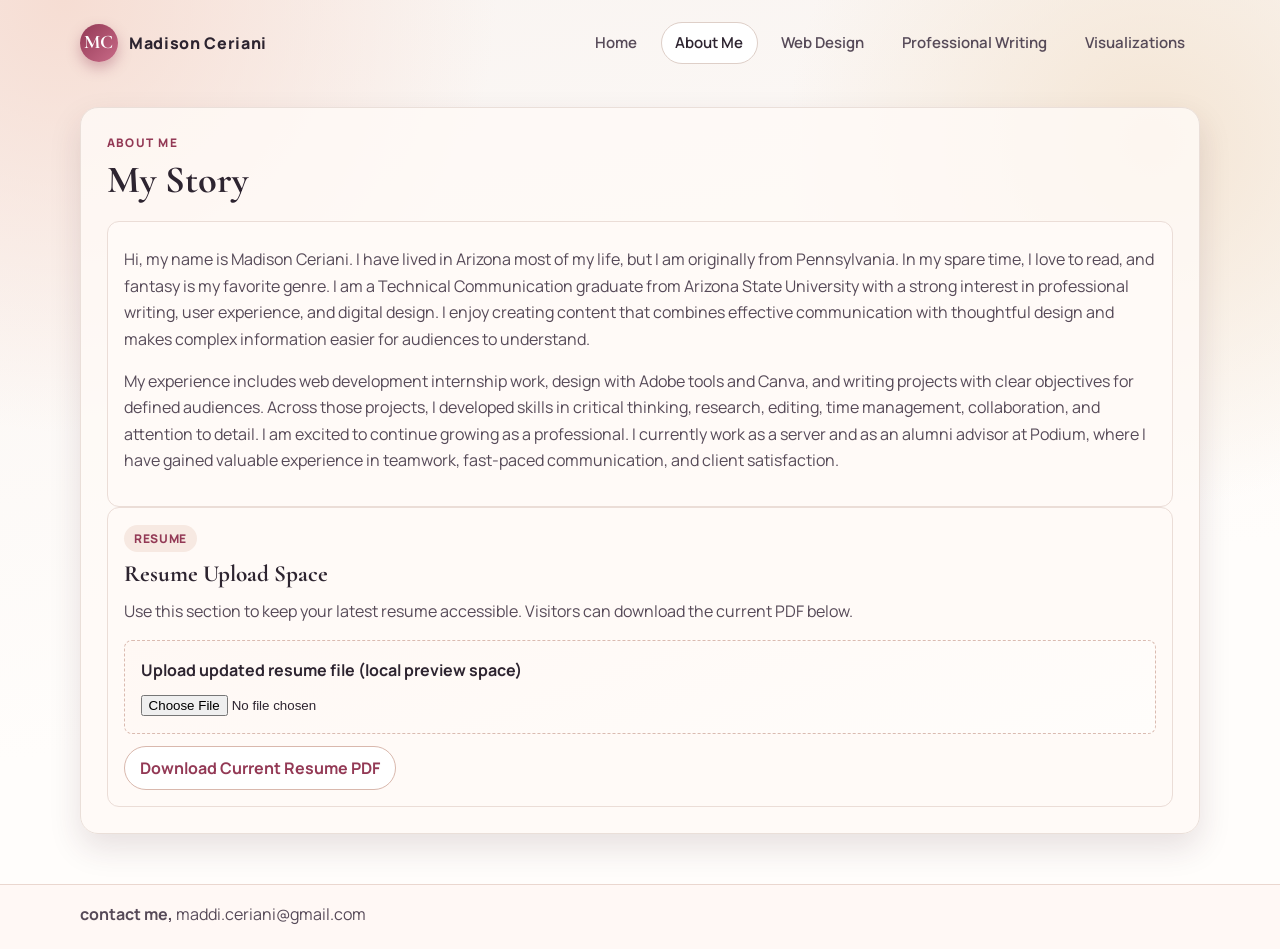
==== about.html @ b0f2a36a "done" ====
<!DOCTYPE html>
<html lang="en">
<head>
  <meta charset="UTF-8">
  <meta name="viewport" content="width=device-width, initial-scale=1.0">
  <title>Madison Ceriani Portfolio | About Me</title>
  <link rel="preconnect" href="https://fonts.googleapis.com">
  <link rel="preconnect" href="https://fonts.gstatic.com" crossorigin>
  <link href="https://fonts.googleapis.com/css2?family=Cormorant+Garamond:wght@500;600;700&family=Manrope:wght@400;500;600;700;800&display=swap" rel="stylesheet">
  <link rel="stylesheet" href="assets/css/styles.css">
</head>
<body>
  <div class="page-shell">
    <header class="site-header content-wrap">
      <a class="brand" href="index.html" aria-label="Madison Ceriani portfolio home">
        <span class="brand-mark">MC</span>
        Madison Ceriani
      </a>
      <nav class="nav-links" aria-label="Primary navigation">
        <a href="index.html">Home</a>
        <a class="active" href="about.html">About Me</a>
        <a href="web-design.html">Web Design</a>
        <a href="writing.html">Professional Writing</a>
        <a href="visualizations.html">Visualizations</a>
      </nav>
    </header>

    <main class="content-wrap">
      <section class="section-panel">
        <div class="section-head">
          <div>
            <div class="eyebrow">About Me</div>
            <h2>My Story</h2>
          </div>
        </div>

        <article class="artifact-card wide">
          <p class="artifact-meta">Hi, my name is Madison Ceriani. I have lived in Arizona most of my life, but I am originally from Pennsylvania. In my spare time, I love to read, and fantasy is my favorite genre. I am a Technical Communication graduate from Arizona State University with a strong interest in professional writing, user experience, and digital design. I enjoy creating content that combines effective communication with thoughtful design and makes complex information easier for audiences to understand.</p>
          <p class="artifact-meta">My experience includes web development internship work, design with Adobe tools and Canva, and writing projects with clear objectives for defined audiences. Across those projects, I developed skills in critical thinking, research, editing, time management, collaboration, and attention to detail. I am excited to continue growing as a professional. I currently work as a server and as an alumni advisor at Podium, where I have gained valuable experience in teamwork, fast-paced communication, and client satisfaction.</p>
        </article>

        <section class="resume-slot artifact-card wide">
          <div class="tag">Resume</div>
          <h3>Resume Upload Space</h3>
          <p class="artifact-meta">Use this section to keep your latest resume accessible. Visitors can download the current PDF below.</p>
          <div class="resume-drop">
            <label for="resume-upload">Upload updated resume file (local preview space)</label>
            <input id="resume-upload" type="file" accept="application/pdf">
          </div>
          <div class="resume-actions">
            <a class="button-secondary" href="My%20new%20resume.pdf" download>Download Current Resume PDF</a>
          </div>
        </section>
      </section>
    </main>

    <footer class="site-footer">
      <div class="footer-panel content-wrap">
        <p><strong>contact me,</strong> maddi.ceriani@gmail.com</p>
      </div>
    </footer>
  </div>
</body>
</html>
---- assets/css/styles.css ----
:root {
	--bg: #f9f4f1;
	--bg-alt: #f2e5df;
	--panel: #fffaf7;
	--ink: #2d2430;
	--ink-soft: #564a58;
	--line: #decfc8;
	--accent: #b14d6d;
	--accent-dark: #933955;
	--highlight: #f3c6b7;
	--shadow: 0 14px 32px rgba(66, 28, 47, 0.13);
	--radius-lg: 18px;
	--radius-md: 12px;
	--radius-sm: 8px;
}

* {
	box-sizing: border-box;
}

html,
body {
	margin: 0;
	padding: 0;
}

body {
	font-family: "Manrope", sans-serif;
	color: var(--ink);
	background:
		radial-gradient(circle at 5% 0%, #f6ddd3 0%, transparent 28%),
		radial-gradient(circle at 90% 15%, #f4e5d4 0%, transparent 26%),
		linear-gradient(170deg, var(--bg) 0%, #fffdfb 65%);
	min-height: 100vh;
	line-height: 1.65;
}

a {
	color: var(--accent-dark);
}

a:hover {
	color: var(--accent);
}

.page-shell {
	min-height: 100vh;
	display: flex;
	flex-direction: column;
}

.content-wrap {
	width: min(1120px, 92%);
	margin: 0 auto;
}

.site-header {
	display: flex;
	align-items: center;
	justify-content: space-between;
	gap: 1rem;
	padding: 1.35rem 0;
}

.brand {
	display: inline-flex;
	align-items: center;
	gap: 0.7rem;
	text-decoration: none;
	color: var(--ink);
	font-weight: 800;
	letter-spacing: 0.04em;
}

.brand-mark {
	display: grid;
	place-items: center;
	width: 38px;
	height: 38px;
	border-radius: 50%;
	font-family: "Cormorant Garamond", serif;
	font-size: 1.2rem;
	font-weight: 700;
	color: #fff;
	background: linear-gradient(135deg, var(--accent-dark), #c96b88);
	box-shadow: 0 6px 14px rgba(147, 57, 85, 0.35);
}

.nav-links {
	display: flex;
	gap: 0.55rem;
	flex-wrap: wrap;
	justify-content: flex-end;
}

.nav-links a {
	text-decoration: none;
	color: var(--ink-soft);
	font-weight: 600;
	font-size: 0.94rem;
	padding: 0.5rem 0.85rem;
	border-radius: 999px;
	border: 1px solid transparent;
	transition: all 0.2s ease;
}

.nav-links a:hover,
.nav-links .active {
	color: var(--ink);
	border-color: var(--line);
	background: #fff;
}

main {
	flex: 1;
	padding-bottom: 2.1rem;
}

.hero-panel,
.section-panel {
	background: rgba(255, 250, 247, 0.82);
	border: 1px solid #eadfd9;
	border-radius: var(--radius-lg);
	box-shadow: var(--shadow);
	padding: clamp(1.2rem, 2vw, 2rem);
}

.hero {
	display: grid;
	grid-template-columns: 1.2fr 0.8fr;
	align-items: center;
	gap: 2rem;
}

.eyebrow {
	text-transform: uppercase;
	letter-spacing: 0.12em;
	font-size: 0.74rem;
	color: var(--accent-dark);
	font-weight: 800;
}

h1,
h2,
h3 {
	margin: 0;
	line-height: 1.2;
	font-family: "Cormorant Garamond", serif;
}

h1 {
	margin-top: 0.3rem;
	font-size: clamp(2rem, 4.5vw, 3.2rem);
}

h2 {
	margin-top: 0.25rem;
	font-size: clamp(1.7rem, 3.2vw, 2.4rem);
}

h3 {
	font-size: 1.45rem;
}

.lead {
	color: var(--ink-soft);
	max-width: 62ch;
}

.photo-frame {
	background: linear-gradient(145deg, #f7ddd4, #ffe9e2 58%, #f3c8be);
	border-radius: var(--radius-lg);
	overflow: hidden;
	border: 1px solid #e7cbc2;
	aspect-ratio: 3 / 4;
}

.photo-frame img {
	width: 100%;
	height: 100%;
	object-fit: cover;
	display: block;
}

.section-panel {
	margin-top: 1.3rem;
}

.section-head {
	display: flex;
	align-items: end;
	justify-content: space-between;
	gap: 1rem;
	flex-wrap: wrap;
	margin-bottom: 1.1rem;
}

.section-copy {
	max-width: 65ch;
	color: var(--ink-soft);
	margin: 0;
}

.artifact-grid {
	display: grid;
	grid-template-columns: repeat(12, minmax(0, 1fr));
	gap: 1rem;
}

.artifact-card {
	grid-column: span 6;
	background: var(--panel);
	border: 1px solid #ebddd7;
	border-radius: var(--radius-md);
	padding: 1rem;
}

.artifact-card.wide {
	grid-column: span 12;
}

.tag {
	display: inline-block;
	border-radius: 999px;
	background: #f7e9e2;
	color: var(--accent-dark);
	font-size: 0.75rem;
	font-weight: 800;
	letter-spacing: 0.06em;
	padding: 0.24rem 0.64rem;
	margin-bottom: 0.55rem;
	text-transform: uppercase;
}

.artifact-meta {
	margin-top: 0.55rem;
	color: var(--ink-soft);
}

.media-slot,
.pdf-view,
.resume-drop {
	margin-top: 0.9rem;
	border: 1px dashed #dabbb1;
	border-radius: var(--radius-sm);
	background: linear-gradient(160deg, #fff8f4, #fffdfb);
}

.media-slot {
	min-height: 190px;
	overflow: hidden;
}

.artifact-image {
	width: 100%;
	height: 100%;
	min-height: 190px;
	object-fit: cover;
	display: block;
}

.artifact-links,
.resume-actions {
	margin-top: 0.75rem;
	display: flex;
	flex-wrap: wrap;
	gap: 0.65rem;
}

.button-secondary,
.artifact-links a,
.hero-cta {
	display: inline-flex;
	align-items: center;
	justify-content: center;
	text-decoration: none;
	border-radius: 999px;
	border: 1px solid #d9b8ad;
	padding: 0.5rem 0.95rem;
	font-weight: 700;
	color: var(--accent-dark);
	background: #fff;
}

.hero-cta {
	background: linear-gradient(135deg, #b14d6d, #cf6e8d);
	color: #fff;
	border-color: transparent;
}

.button-secondary:hover,
.artifact-links a:hover {
	background: #fff4ef;
}

.hero-cta:hover {
	filter: brightness(1.05);
	color: #fff;
}

.pdf-view {
	min-height: 340px;
	overflow: hidden;
}

.pdf-view iframe {
	width: 100%;
	min-height: 340px;
	border: 0;
	display: block;
}

.gallery-grid {
	display: grid;
	grid-template-columns: repeat(auto-fit, minmax(220px, 1fr));
	gap: 0.9rem;
}

.gallery-item {
	background: var(--panel);
	border: 1px solid #ebddd7;
	border-radius: var(--radius-md);
	padding: 0.9rem;
}

.gallery-item p {
	margin: 0.3rem 0 0;
	color: var(--ink-soft);
	font-size: 0.95rem;
}

.resume-drop {
	padding: 1rem;
}

.resume-drop label {
	display: block;
	font-weight: 700;
	margin-bottom: 0.45rem;
}

.resume-drop input {
	width: 100%;
	max-width: 360px;
}

.site-footer {
	margin-top: 1rem;
	border-top: 1px solid #ead7cf;
	background: rgba(255, 247, 243, 0.72);
}

.footer-panel {
	padding: 1rem 0 1.4rem;
}

.footer-panel p {
	margin: 0;
	color: var(--ink-soft);
}

@media (max-width: 900px) {
	.hero {
		grid-template-columns: 1fr;
	}

	.photo-frame {
		max-width: 340px;
	}

	.artifact-card {
		grid-column: span 12;
	}
}

@media (max-width: 640px) {
	.site-header {
		flex-direction: column;
		align-items: flex-start;
	}

	.nav-links {
		justify-content: flex-start;
	}

	.pdf-view,
	.pdf-view iframe {
		min-height: 280px;
	}
}
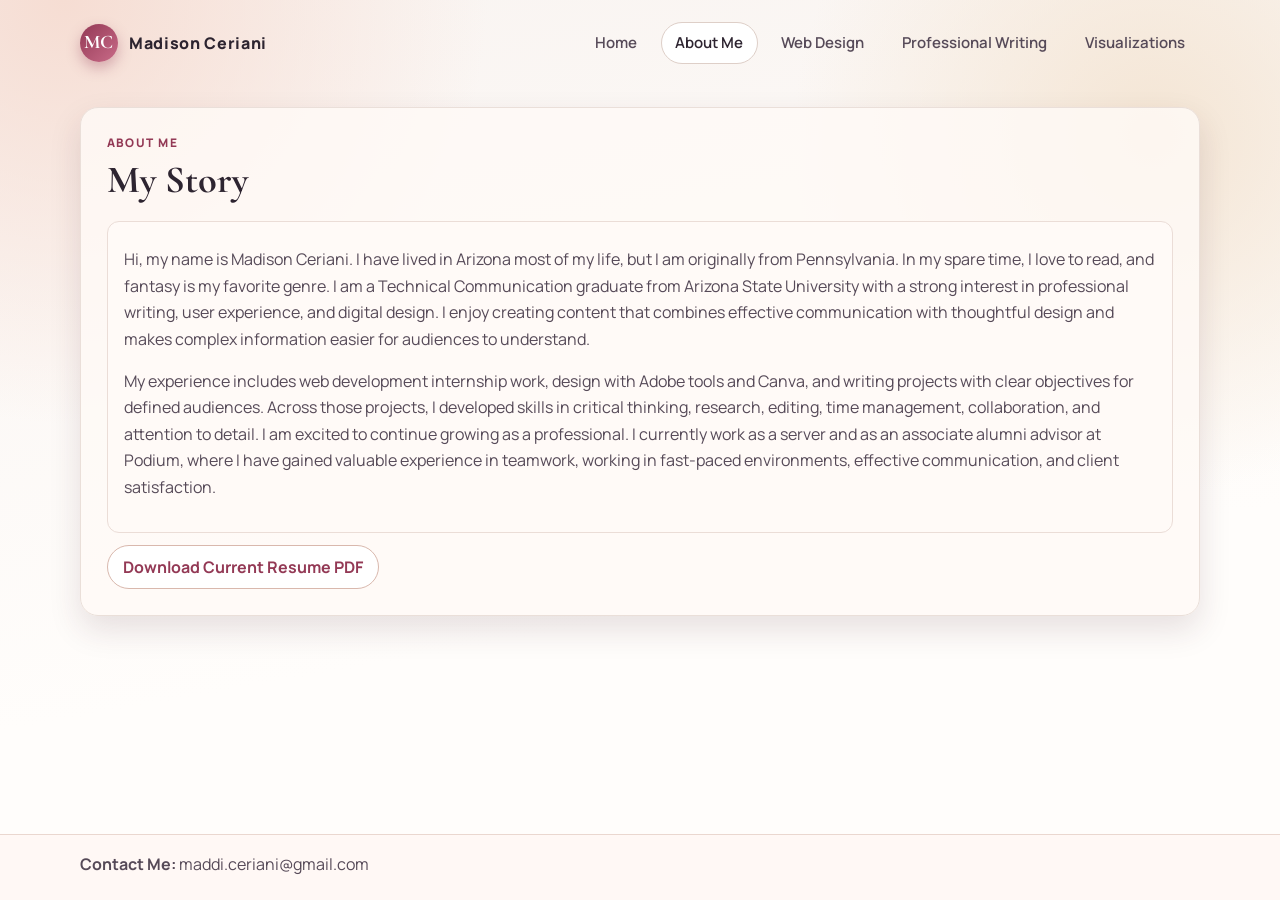
==== commit 62a8d779: "Refactor code structure for improved readability and maintainability" ====
--- a/about.html
+++ b/about.html
@@ -36,27 +36,18 @@
 
         <article class="artifact-card wide">
           <p class="artifact-meta">Hi, my name is Madison Ceriani. I have lived in Arizona most of my life, but I am originally from Pennsylvania. In my spare time, I love to read, and fantasy is my favorite genre. I am a Technical Communication graduate from Arizona State University with a strong interest in professional writing, user experience, and digital design. I enjoy creating content that combines effective communication with thoughtful design and makes complex information easier for audiences to understand.</p>
-          <p class="artifact-meta">My experience includes web development internship work, design with Adobe tools and Canva, and writing projects with clear objectives for defined audiences. Across those projects, I developed skills in critical thinking, research, editing, time management, collaboration, and attention to detail. I am excited to continue growing as a professional. I currently work as a server and as an alumni advisor at Podium, where I have gained valuable experience in teamwork, fast-paced communication, and client satisfaction.</p>
+          <p class="artifact-meta">My experience includes web development internship work, design with Adobe tools and Canva, and writing projects with clear objectives for defined audiences. Across those projects, I developed skills in critical thinking, research, editing, time management, collaboration, and attention to detail. I am excited to continue growing as a professional. I currently work as a server and as an associate alumni advisor at Podium, where I have gained valuable experience in teamwork, working in fast-paced environments, effective communication, and client satisfaction.</p>
         </article>
 
-        <section class="resume-slot artifact-card wide">
-          <div class="tag">Resume</div>
-          <h3>Resume Upload Space</h3>
-          <p class="artifact-meta">Use this section to keep your latest resume accessible. Visitors can download the current PDF below.</p>
-          <div class="resume-drop">
-            <label for="resume-upload">Upload updated resume file (local preview space)</label>
-            <input id="resume-upload" type="file" accept="application/pdf">
-          </div>
-          <div class="resume-actions">
-            <a class="button-secondary" href="My%20new%20resume.pdf" download>Download Current Resume PDF</a>
-          </div>
-        </section>
+        <div class="resume-actions">
+          <a class="button-secondary" href="My%20new%20resume.pdf" download>Download Current Resume PDF</a>
+        </div>
       </section>
     </main>
 
     <footer class="site-footer">
       <div class="footer-panel content-wrap">
-        <p><strong>contact me,</strong> maddi.ceriani@gmail.com</p>
+        <p><strong>Contact Me:</strong> maddi.ceriani@gmail.com</p>
       </div>
     </footer>
   </div>
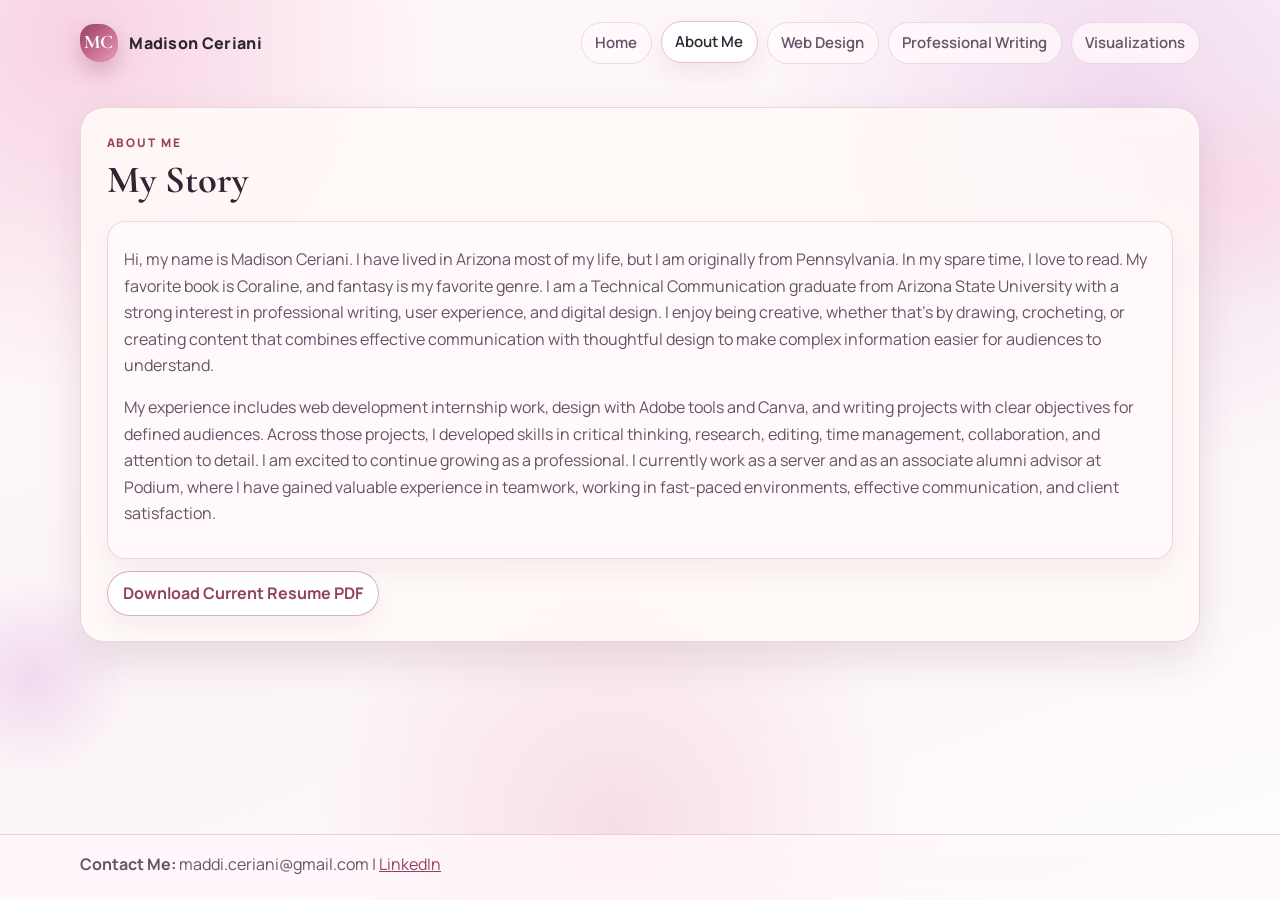
==== commit 0aac2d50: "Update contact information across multiple pages to include LinkedIn link for enhanced connectivity" ====
--- a/about.html
+++ b/about.html
@@ -35,7 +35,7 @@
         </div>
 
         <article class="artifact-card wide">
-          <p class="artifact-meta">Hi, my name is Madison Ceriani. I have lived in Arizona most of my life, but I am originally from Pennsylvania. In my spare time, I love to read, and fantasy is my favorite genre. I am a Technical Communication graduate from Arizona State University with a strong interest in professional writing, user experience, and digital design. I enjoy creating content that combines effective communication with thoughtful design and makes complex information easier for audiences to understand.</p>
+          <p class="artifact-meta">Hi, my name is Madison Ceriani. I have lived in Arizona most of my life, but I am originally from Pennsylvania. In my spare time, I love to read. My favorite book is Coraline, and fantasy is my favorite genre. I am a Technical Communication graduate from Arizona State University with a strong interest in professional writing, user experience, and digital design. I enjoy being creative, whether that's by drawing, crocheting, or creating content that combines effective communication with thoughtful design to make complex information easier for audiences to understand.</p>
           <p class="artifact-meta">My experience includes web development internship work, design with Adobe tools and Canva, and writing projects with clear objectives for defined audiences. Across those projects, I developed skills in critical thinking, research, editing, time management, collaboration, and attention to detail. I am excited to continue growing as a professional. I currently work as a server and as an associate alumni advisor at Podium, where I have gained valuable experience in teamwork, working in fast-paced environments, effective communication, and client satisfaction.</p>
         </article>
 
@@ -47,7 +47,7 @@
 
     <footer class="site-footer">
       <div class="footer-panel content-wrap">
-        <p><strong>Contact Me:</strong> maddi.ceriani@gmail.com</p>
+        <p><strong>Contact Me:</strong> maddi.ceriani@gmail.com | <a href="https://www.linkedin.com/in/madison-ceriani-4608a0198/" target="_blank" rel="noopener noreferrer">LinkedIn</a></p>
       </div>
     </footer>
   </div>
--- a/assets/css/styles.css
+++ b/assets/css/styles.css
@@ -1,17 +1,18 @@
 :root {
-	--bg: #f9f4f1;
-	--bg-alt: #f2e5df;
-	--panel: #fffaf7;
-	--ink: #2d2430;
-	--ink-soft: #564a58;
-	--line: #decfc8;
-	--accent: #b14d6d;
-	--accent-dark: #933955;
-	--highlight: #f3c6b7;
-	--shadow: 0 14px 32px rgba(66, 28, 47, 0.13);
-	--radius-lg: 18px;
-	--radius-md: 12px;
-	--radius-sm: 8px;
+	--bg: #fbf4f8;
+	--bg-alt: #f4e4ef;
+	--panel: #fff9fc;
+	--ink: #302533;
+	--ink-soft: #655366;
+	--line: #e6cdd9;
+	--accent: #b9557b;
+	--accent-dark: #944062;
+	--accent-soft: #efd2de;
+	--highlight: #f7d9e3;
+	--shadow: 0 18px 40px rgba(90, 37, 63, 0.12);
+	--radius-lg: 24px;
+	--radius-md: 18px;
+	--radius-sm: 12px;
 }
 
 * {
@@ -28,11 +29,41 @@
 	font-family: "Manrope", sans-serif;
 	color: var(--ink);
 	background:
-		radial-gradient(circle at 5% 0%, #f6ddd3 0%, transparent 28%),
-		radial-gradient(circle at 90% 15%, #f4e5d4 0%, transparent 26%),
-		linear-gradient(170deg, var(--bg) 0%, #fffdfb 65%);
+		radial-gradient(circle at 6% 4%, rgba(245, 197, 219, 0.75) 0%, transparent 24%),
+		radial-gradient(circle at 88% 12%, rgba(235, 206, 234, 0.7) 0%, transparent 26%),
+		radial-gradient(circle at 48% 92%, rgba(247, 217, 227, 0.85) 0%, transparent 28%),
+		linear-gradient(160deg, #fff8fb 0%, var(--bg) 56%, #fffdfc 100%);
 	min-height: 100vh;
 	line-height: 1.65;
+	overflow-x: hidden;
+	position: relative;
+}
+
+body::before,
+body::after {
+	content: "";
+	position: fixed;
+	border-radius: 999px;
+	pointer-events: none;
+	z-index: 0;
+	filter: blur(4px);
+	opacity: 0.8;
+}
+
+body::before {
+	top: 5rem;
+	right: -5rem;
+	width: 14rem;
+	height: 14rem;
+	background: radial-gradient(circle, rgba(253, 214, 227, 0.85) 0%, rgba(253, 214, 227, 0) 72%);
+}
+
+body::after {
+	left: -4rem;
+	bottom: 8rem;
+	width: 12rem;
+	height: 12rem;
+	background: radial-gradient(circle, rgba(238, 206, 234, 0.9) 0%, rgba(238, 206, 234, 0) 70%);
 }
 
 a {
@@ -47,6 +78,8 @@
 	min-height: 100vh;
 	display: flex;
 	flex-direction: column;
+	position: relative;
+	z-index: 1;
 }
 
 .content-wrap {
@@ -69,7 +102,7 @@
 	text-decoration: none;
 	color: var(--ink);
 	font-weight: 800;
-	letter-spacing: 0.04em;
+	letter-spacing: 0.02em;
 }
 
 .brand-mark {
@@ -77,13 +110,13 @@
 	place-items: center;
 	width: 38px;
 	height: 38px;
-	border-radius: 50%;
+	border-radius: 14px 18px 16px 20px;
 	font-family: "Cormorant Garamond", serif;
 	font-size: 1.2rem;
 	font-weight: 700;
 	color: #fff;
-	background: linear-gradient(135deg, var(--accent-dark), #c96b88);
-	box-shadow: 0 6px 14px rgba(147, 57, 85, 0.35);
+	background: linear-gradient(135deg, var(--accent-dark), #cb6f92 55%, #e1a1bb);
+	box-shadow: 0 10px 20px rgba(147, 64, 98, 0.28);
 }
 
 .nav-links {
@@ -100,15 +133,19 @@
 	font-size: 0.94rem;
 	padding: 0.5rem 0.85rem;
 	border-radius: 999px;
-	border: 1px solid transparent;
-	transition: all 0.2s ease;
+	border: 1px solid rgba(230, 205, 217, 0.7);
+	background: rgba(255, 250, 253, 0.76);
+	backdrop-filter: blur(10px);
+	transition: transform 0.2s ease, box-shadow 0.2s ease, background 0.2s ease, color 0.2s ease;
 }
 
 .nav-links a:hover,
 .nav-links .active {
 	color: var(--ink);
-	border-color: var(--line);
+	border-color: #e4bfd0;
 	background: #fff;
+	box-shadow: 0 10px 24px rgba(165, 111, 136, 0.12);
+	transform: translateY(-1px);
 }
 
 main {
@@ -118,11 +155,12 @@
 
 .hero-panel,
 .section-panel {
-	background: rgba(255, 250, 247, 0.82);
-	border: 1px solid #eadfd9;
+	background: rgba(255, 250, 247, 0.88);
+	border: 1px solid rgba(232, 210, 222, 0.95);
 	border-radius: var(--radius-lg);
 	box-shadow: var(--shadow);
 	padding: clamp(1.2rem, 2vw, 2rem);
+	backdrop-filter: blur(12px);
 }
 
 .hero {
@@ -134,7 +172,7 @@
 
 .eyebrow {
 	text-transform: uppercase;
-	letter-spacing: 0.12em;
+	letter-spacing: 0.16em;
 	font-size: 0.74rem;
 	color: var(--accent-dark);
 	font-weight: 800;
@@ -146,6 +184,7 @@
 	margin: 0;
 	line-height: 1.2;
 	font-family: "Cormorant Garamond", serif;
+	font-weight: 700;
 }
 
 h1 {
@@ -167,11 +206,28 @@
 	max-width: 62ch;
 }
 
+.hero-panel {
+	position: relative;
+	overflow: hidden;
+}
+
+.hero-panel::after {
+	content: "";
+	position: absolute;
+	right: -1rem;
+	top: -1rem;
+	width: 9rem;
+	height: 9rem;
+	background: radial-gradient(circle, rgba(247, 217, 227, 0.75) 0%, rgba(247, 217, 227, 0) 68%);
+	pointer-events: none;
+}
+
 .photo-frame {
-	background: linear-gradient(145deg, #f7ddd4, #ffe9e2 58%, #f3c8be);
-	border-radius: var(--radius-lg);
+	background: linear-gradient(145deg, #f9dde7, #ffeef5 58%, #f4cfe0);
+	border-radius: 30px 18px 30px 18px;
 	overflow: hidden;
-	border: 1px solid #e7cbc2;
+	border: 1px solid rgba(226, 194, 210, 0.95);
+	box-shadow: 0 18px 38px rgba(140, 84, 111, 0.15);
 	aspect-ratio: 3 / 4;
 }
 
@@ -210,9 +266,10 @@
 .artifact-card {
 	grid-column: span 6;
 	background: var(--panel);
-	border: 1px solid #ebddd7;
+	border: 1px solid rgba(234, 214, 224, 0.95);
 	border-radius: var(--radius-md);
 	padding: 1rem;
+	box-shadow: 0 12px 24px rgba(123, 73, 98, 0.08);
 }
 
 .artifact-card.wide {
@@ -222,7 +279,7 @@
 .tag {
 	display: inline-block;
 	border-radius: 999px;
-	background: #f7e9e2;
+	background: linear-gradient(135deg, #f7e4ed, #f9edf4);
 	color: var(--accent-dark);
 	font-size: 0.75rem;
 	font-weight: 800;
@@ -241,9 +298,9 @@
 .pdf-view,
 .resume-drop {
 	margin-top: 0.9rem;
-	border: 1px dashed #dabbb1;
+	border: 1px dashed #d8b7c8;
 	border-radius: var(--radius-sm);
-	background: linear-gradient(160deg, #fff8f4, #fffdfb);
+	background: linear-gradient(160deg, #fff8fc, #fffdfd);
 }
 
 .media-slot {
@@ -269,33 +326,45 @@
 
 .button-secondary,
 .artifact-links a,
-.hero-cta {
+.hero-cta,
+.button {
 	display: inline-flex;
 	align-items: center;
 	justify-content: center;
 	text-decoration: none;
 	border-radius: 999px;
-	border: 1px solid #d9b8ad;
+	border: 1px solid rgba(212, 168, 187, 0.9);
 	padding: 0.5rem 0.95rem;
 	font-weight: 700;
 	color: var(--accent-dark);
-	background: #fff;
+	background: rgba(255, 255, 255, 0.9);
+	box-shadow: 0 10px 22px rgba(145, 89, 114, 0.08);
+	transition: transform 0.2s ease, box-shadow 0.2s ease, background 0.2s ease, color 0.2s ease, border-color 0.2s ease;
 }
 
 .hero-cta {
-	background: linear-gradient(135deg, #b14d6d, #cf6e8d);
+	background: linear-gradient(135deg, #b9557b, #d97d9d);
 	color: #fff;
 	border-color: transparent;
 }
 
 .button-secondary:hover,
-.artifact-links a:hover {
-	background: #fff4ef;
+.artifact-links a:hover,
+.button:hover {
+	background: #fff1f7;
+	transform: translateY(-1px);
+	box-shadow: 0 14px 26px rgba(145, 89, 114, 0.12);
 }
 
 .hero-cta:hover {
 	filter: brightness(1.05);
 	color: #fff;
+}
+
+.button:hover,
+.button-secondary:hover,
+.artifact-links a:hover {
+	color: var(--accent-dark);
 }
 
 .pdf-view {
@@ -318,9 +387,10 @@
 
 .gallery-item {
 	background: var(--panel);
-	border: 1px solid #ebddd7;
+	border: 1px solid rgba(234, 214, 224, 0.95);
 	border-radius: var(--radius-md);
 	padding: 0.9rem;
+	box-shadow: 0 10px 20px rgba(123, 73, 98, 0.06);
 }
 
 .gallery-item p {
@@ -346,8 +416,9 @@
 
 .site-footer {
 	margin-top: 1rem;
-	border-top: 1px solid #ead7cf;
-	background: rgba(255, 247, 243, 0.72);
+	border-top: 1px solid rgba(230, 205, 217, 0.9);
+	background: rgba(255, 247, 251, 0.76);
+	backdrop-filter: blur(10px);
 }
 
 .footer-panel {
@@ -357,6 +428,12 @@
 .footer-panel p {
 	margin: 0;
 	color: var(--ink-soft);
+}
+
+.hero-actions {
+	display: flex;
+	flex-wrap: wrap;
+	gap: 0.65rem;
 }
 
 @media (max-width: 900px) {
@@ -387,4 +464,9 @@
 	.pdf-view iframe {
 		min-height: 280px;
 	}
-}
+
+	.hero-actions {
+		flex-direction: column;
+		align-items: flex-start;
+	}
+}
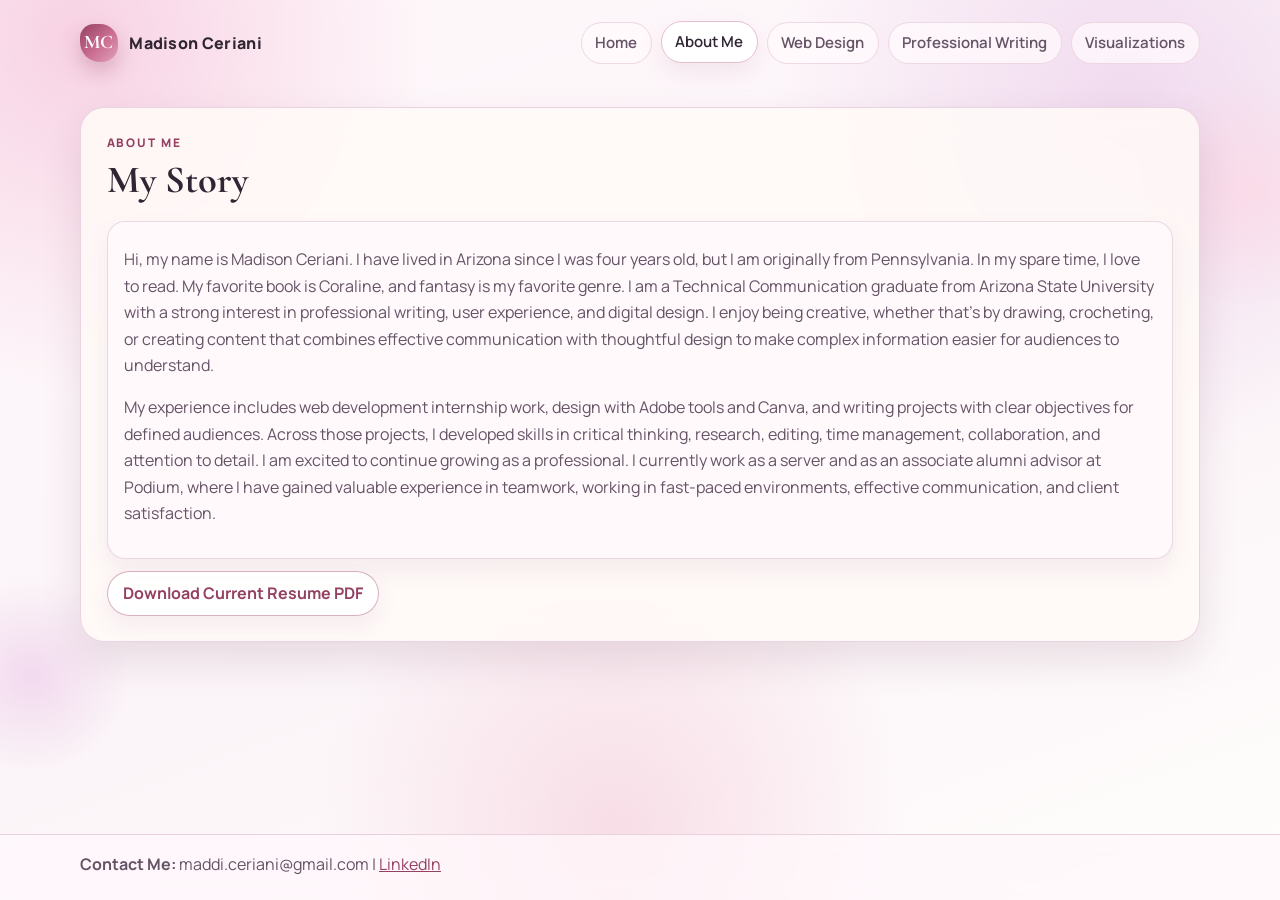
==== commit 88ff2836: "Update personal introduction in About Me section for clarity and detail" ====
--- a/about.html
+++ b/about.html
@@ -35,7 +35,7 @@
         </div>
 
         <article class="artifact-card wide">
-          <p class="artifact-meta">Hi, my name is Madison Ceriani. I have lived in Arizona most of my life, but I am originally from Pennsylvania. In my spare time, I love to read. My favorite book is Coraline, and fantasy is my favorite genre. I am a Technical Communication graduate from Arizona State University with a strong interest in professional writing, user experience, and digital design. I enjoy being creative, whether that's by drawing, crocheting, or creating content that combines effective communication with thoughtful design to make complex information easier for audiences to understand.</p>
+          <p class="artifact-meta">Hi, my name is Madison Ceriani. I have lived in Arizona since I was four years old, but I am originally from Pennsylvania. In my spare time, I love to read. My favorite book is Coraline, and fantasy is my favorite genre. I am a Technical Communication graduate from Arizona State University with a strong interest in professional writing, user experience, and digital design. I enjoy being creative, whether that's by drawing, crocheting, or creating content that combines effective communication with thoughtful design to make complex information easier for audiences to understand.</p>
           <p class="artifact-meta">My experience includes web development internship work, design with Adobe tools and Canva, and writing projects with clear objectives for defined audiences. Across those projects, I developed skills in critical thinking, research, editing, time management, collaboration, and attention to detail. I am excited to continue growing as a professional. I currently work as a server and as an associate alumni advisor at Podium, where I have gained valuable experience in teamwork, working in fast-paced environments, effective communication, and client satisfaction.</p>
         </article>
 
